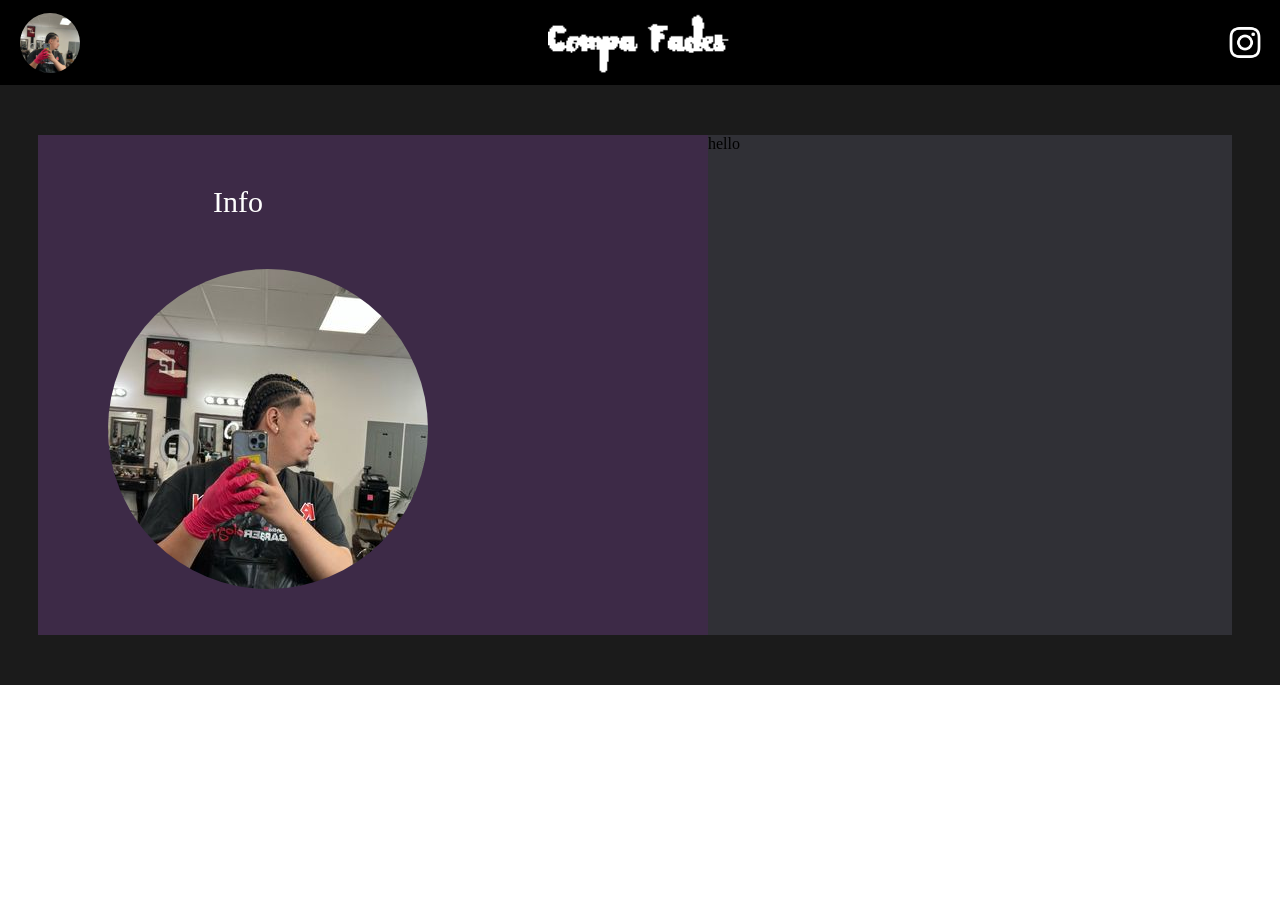
==== website.html @ 060cc7e8 "first commit" ====
<!DOCTYPE html>
<hmtl>
    <head>
            <title>Compafades Website</title>
            <link rel = "stylesheet" href="styles/header.css">
            <link rel = "stylesheet" href="styles/body.css">
           
    </head>
    <body>
            <div class ="header">
                <div class="left-section">
                    <img class="profile-pic" 
                    src="icon/compafadesicon.jpeg">

                </div>
                <div class="middle-section">
                    <img class="logo-pic"
                    src="icon/compafadeslogo.png"
                    >
                </div>
                <div class = "right-section">
                    <img class="insta-logo" 
                    src="icon/instalogo.png">

                </div>
            </div>

            <div class="body-box">
                <div class="top-box">
                    <div class="my-name">
                        Info
                    </div>
                    <div class="main-pic">
                        <img class="main-photo"
                        src= "icon/compafadesicon.jpeg">
                    </div>
                </div>
                <div class="bottom-box">
                    <div>
                        hello
                    </div>
                </div>
               
                
                

            </div>

    </body>
</hmtl>
---- styles/header.css ----
.header{
    display: flex;
    background-color: black;
    height: 85px;
    flex-direction: row;
    justify-content: space-between;
    position: fixed;
    top:0;
    left:0;
    right:0;
    color:white;

}
.left-section{
    display: flex;
    align-items: center;


}
.profile-pic{
    width: 60px;
    margin-left: 20px;
    margin-right: 0;
    border-radius: 30px;
}
.middle-section{
    display: flex;
    align-items: center;
  
}
.logo-pic{
    margin-top: 40px;
    width: 200px;
}
.right-section{
    display: flex;
    align-items: center;

}
.insta-logo{
    width: 60px;
    margin-bottom: 1px;
    margin-right: 5px;
}
---- styles/body.css ----
.body-box{
    margin-top: 85px;
    display: grid;  
    background-color: rgb(27, 27, 27);
    grid-template-columns: 1fr 1fr; 
    height:600px;
    margin-left: -10px;
    margin-right: -10px;
    
 
   
   
    flex-direction: row;
    justify-content: space-between;
}
.main-pic{
    
    
    margin-top: 50px;
    margin-left: 50px;
    margin-bottom: 50px;
    
    height: 400px;
    width: 600px;
    padding-left: 20px;
  
   
    
    
}
.my-name{
   
    
    align-content: center;
    margin-top: 50px;
    margin-left: 175px;
   font-size: 30px;

    color:white;
   
        
    
    
    
}
.top-box{
    display: flex;
    background-color: rgb(61, 42, 71);
    height: 500px;
    flex-direction: column;
    justify-content: space-between;
     margin-top: 50px;
    margin-left: 40px;
    margin-bottom: 50px;

}
.bottom-box{
    display: flex;
    background-color: rgb(48, 48, 54);
    height: 500px;
    flex-direction: column;
    justify-content: space-between;
    margin-top: 50px;
    margin-right: 50px;
    margin-bottom: 50px;
}
.main-photo{
    border-radius: 200px;
}
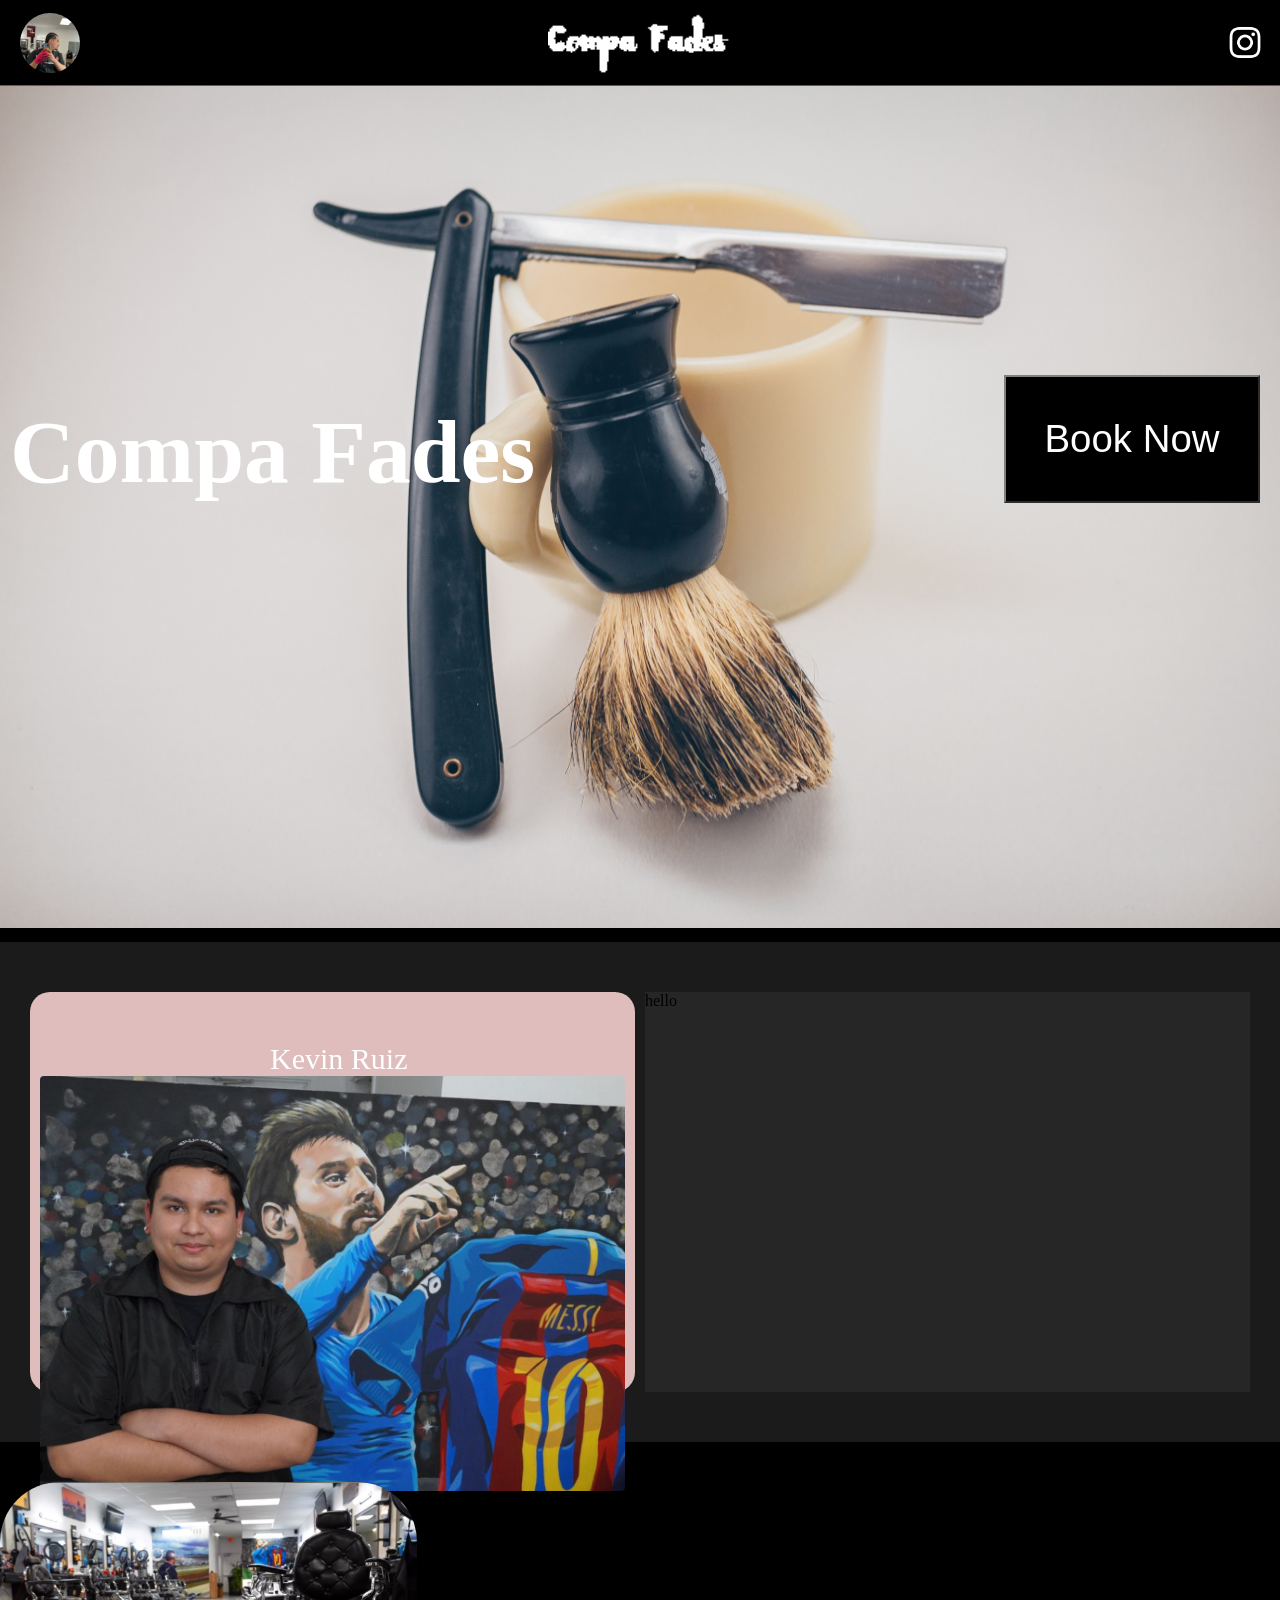
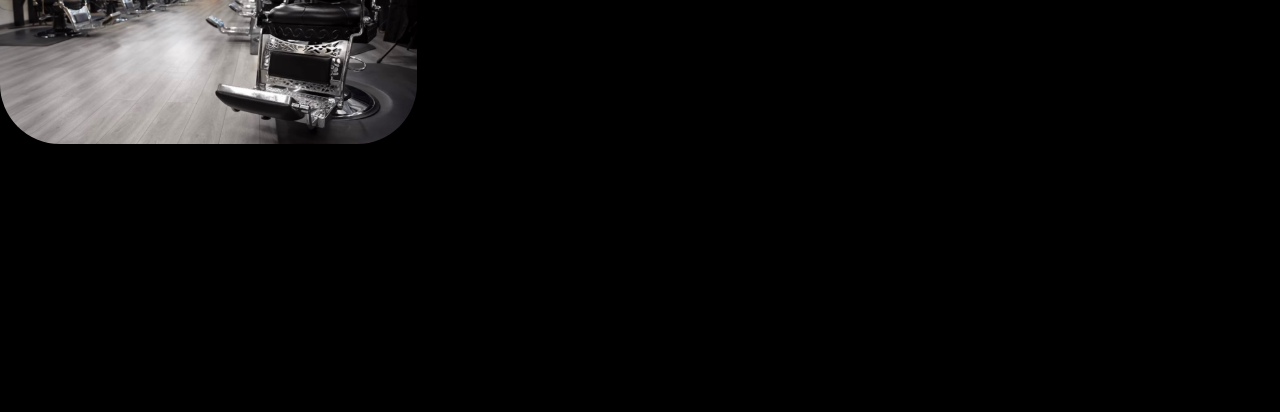
==== commit ee9ab9a1: "new features" ====
--- a/website.html
+++ b/website.html
@@ -4,9 +4,13 @@
             <title>Compafades Website</title>
             <link rel = "stylesheet" href="styles/header.css">
             <link rel = "stylesheet" href="styles/body.css">
+            <link rel = "stylesheet" href="styles/general.css">
+            <link rel = "stylesheet" href="styles/top.css">
+            <meta name = "viewport" content = "width=device-width,
+              initial-scale=1.0">
            
     </head>
-    <body>
+    <body class="full-back">
             <div class ="header">
                 <div class="left-section">
                     <img class="profile-pic" 
@@ -24,15 +28,33 @@
 
                 </div>
             </div>
+           
+             
+                <div class="responsive" > 
+                    <img class="background-picture" src = "icon/pexels-josh-sorenson-995300.jpg" >
+                    
+                    
+                        <div class="img-overlay">
+                         
+                        </div>
+                        <div class = "textbox">   
+                            <h1 style="font-size:7vw;"> Compa Fades</h1>
+                         </div>
+                         <div class ="textbox2" >
+                            <button class = "booknow"  style="height:10vw; width:20vw"> Book Now</button>
+                         </div>
+                    
+              </div>
+           
 
-            <div class="body-box">
+            <div class="container">
                 <div class="top-box">
                     <div class="my-name">
-                        Info
+                        Kevin Ruiz
                     </div>
                     <div class="main-pic">
-                        <img class="main-photo"
-                        src= "icon/compafadesicon.jpeg">
+                        <img 
+                        src= "icon/Screenshot 2023-02-26 at 9.18.44 PM.png">
                     </div>
                 </div>
                 <div class="bottom-box">
@@ -46,5 +68,19 @@
 
             </div>
 
+            <div class="video-grid">
+             
+                <div class="video-preview">
+                    <div class= "video-info-grid">
+                        <div class="showcase-picture">
+                            <img class="change-image" 
+                            src="icon/E9AC5361-6B7E-4A01-A7EA-1F61A849186E.jpeg">
+                            
+                        </div>
+                    </div>
+
+                </div>
+          
+
     </body>
 </hmtl>
--- a/styles/header.css
+++ b/styles/header.css
@@ -1,6 +1,11 @@
 .header{
     display: flex;
-    background-color: black;
+    background-color: rgb(0, 0, 0);
+    
+    border-bottom-width: 1px;
+    border-bottom-style: solid;
+    border-bottom-color: rgb(94, 91, 91);
+    
     height: 85px;
     flex-direction: row;
     justify-content: space-between;
@@ -9,7 +14,8 @@
     left:0;
     right:0;
     color:white;
-
+    z-index: 2;
+   
 }
 .left-section{
     display: flex;
--- a/styles/body.css
+++ b/styles/body.css
@@ -1,40 +1,60 @@
-.body-box{
-    margin-top: 85px;
-    display: grid;  
+
+.container{
+    
+    display: flex;  
     background-color: rgb(27, 27, 27);
-    grid-template-columns: 1fr 1fr; 
-    height:600px;
-    margin-left: -10px;
-    margin-right: -10px;
+    flex-direction: row;
+    justify-content: space-evenly;
+   
+    height:500px;
+    margin-top: 10px;
+    margin-bottom: 10px;
+
     
+    width: 100%;
+ 
+    
+    top:0;
+    left:0;
+    right:0;
  
    
    
-    flex-direction: row;
-    justify-content: space-between;
+   
 }
+
 .main-pic{
     
-    
-    margin-top: 50px;
-    margin-left: 50px;
-    margin-bottom: 50px;
-    
-    height: 400px;
-    width: 600px;
-    padding-left: 20px;
-  
+    margin-left: 10px;
+    margin-right: 10px;
+    object-fit: contain;
    
     
+   
     
+  
+    
+  
 }
+.main-pic img {
+    /* max-width: 300px; */
+    width: 100%;
+    flex: 0 0 auto;
+    /* object-fit: contain; */
+    border-radius: 4px;
+    object-fit: scale-down;
+    justify-content: center;
+    align-items: center;
+    flex-direction: column;
+  }
+
 .my-name{
    
     
     align-content: center;
     margin-top: 50px;
-    margin-left: 175px;
-   font-size: 30px;
+    margin-left: 240px;
+    font-size: 30px;
 
     color:white;
    
@@ -44,26 +64,47 @@
     
 }
 .top-box{
+    flex:1;
+    background-color: rgb(224, 189, 189);
+    width: 100%;
+    flex-direction: column;
+    justify-content: space-between;
+     margin-top: 50px;
+    margin-left: 30px;
+    margin-bottom: 50px;
+    
+    border-radius: 20px;
+
+}
+.bottom-box{
+    flex:1;
+    background-color: rgb(38, 38, 39);
+    width: 100px;
+    flex-direction: column;
+    justify-content: space-between;
+    margin-top: 50px;
+    margin-right: 30px;
+    margin-left: 10px;
+    margin-bottom: 50px;
+}
+.last-box{
     display: flex;
-    background-color: rgb(61, 42, 71);
+    background-color: rgb(0, 0, 0);
     height: 500px;
     flex-direction: column;
     justify-content: space-between;
-     margin-top: 50px;
-    margin-left: 40px;
-    margin-bottom: 50px;
+  
 
 }
-.bottom-box{
-    display: flex;
-    background-color: rgb(48, 48, 54);
-    height: 500px;
-    flex-direction: column;
-    justify-content: space-between;
-    margin-top: 50px;
-    margin-right: 50px;
-    margin-bottom: 50px;
+.main-photo{
+   
+    
+    
 }
-.main-photo{
-    border-radius: 200px;
+@media (max-width: 800px)
+{
+    .top-box,.bottom-box,.my-name,.main-pic{
+        flex: 100%;
+       
+    }
 }
--- a/styles/general.css
+++ b/styles/general.css
@@ -0,0 +1,12 @@
+* {
+    padding:0;
+    margin:0;
+}
+p{
+    margin-top: 0;
+    margin-bottom: 0;
+}
+.full-back{
+    background-color: black;
+   
+}
--- a/styles/top.css
+++ b/styles/top.css
@@ -0,0 +1,120 @@
+.background-picture{
+    width: 100%;
+    height: auto;
+    margin-top: 75px;
+    background-size: cover;
+    background-repeat: no-repeat;
+    background-position: center;
+    background-color: white;
+   
+
+ }
+ .full-body{
+ 
+    
+  
+    
+}
+@media screen and (max-width: 500px) {
+    .responsive{
+        padding: 0, 20px;
+        background-color: aqua;
+
+    }
+    .img-overlay{
+        padding: 0, 20px;
+    }
+   
+}
+
+.img-overlay{
+    position: absolute;
+   
+    width:100%;
+    height: 400px;
+    /* background: rgba(0, 0, 0, 0.322); */
+    margin-top:75px;
+    top: 0;
+    left: 0;
+    bottom: 0;
+    z-index: 1;
+    justify-content: space-between;
+    
+  
+ 
+    
+}
+.img-overlay:after{
+    content:"";
+    /* Set the element as full-size */
+    position:absolute;
+    left:0;
+    top:0;
+    width:100%;
+    height:100%;
+    /* Set bg and hide the element + animation */
+    background-color:#000;
+    opacity:0;
+    transition: all 0.5s ease 0s;
+}
+.img-overlay:hover:after{
+    opacity:0.5;
+}
+.booknow{
+    
+   
+    font-family: Arial, Helvetica, sans-serif;
+    color: rgb(255, 255, 255);
+    width: 200px;
+    height: 85px;
+    font-size: 3vw;
+    background: rgb(0, 0, 0);
+    cursor: pointer;
+    border-color: gray;
+    
+    
+    
+}
+.booknow:hover{
+    opacity: 0.9;
+}
+.textbox{
+    top:0;
+    margin-top: 400px;
+    z-index: 1;
+    font-size: 90px;
+    position: absolute;
+    color: white;
+    position: absolute;
+   
+    margin-left: 10px; 
+    
+ 
+}
+.textbox2{
+    top:0;
+    position: absolute;
+    right:0;
+    margin-top: 375px;
+    margin-right: 20px;
+    z-index: 1;
+ 
+}
+.video-grid{
+    display: grid;
+    grid-template-columns: 1fr 1fr 1fr;
+    column-gap: 15px;
+    row-gap: 40px;
+    background-color: black;
+    height: 500px;
+    padding-top: 30px;
+    padding-bottom: 30px;
+}
+.video-info-grid{
+    display: grid;
+    grid-template-columns: 50px, 1fr;
+}
+.change-image{
+    width: 100%;
+    border-radius: 60px;
+}
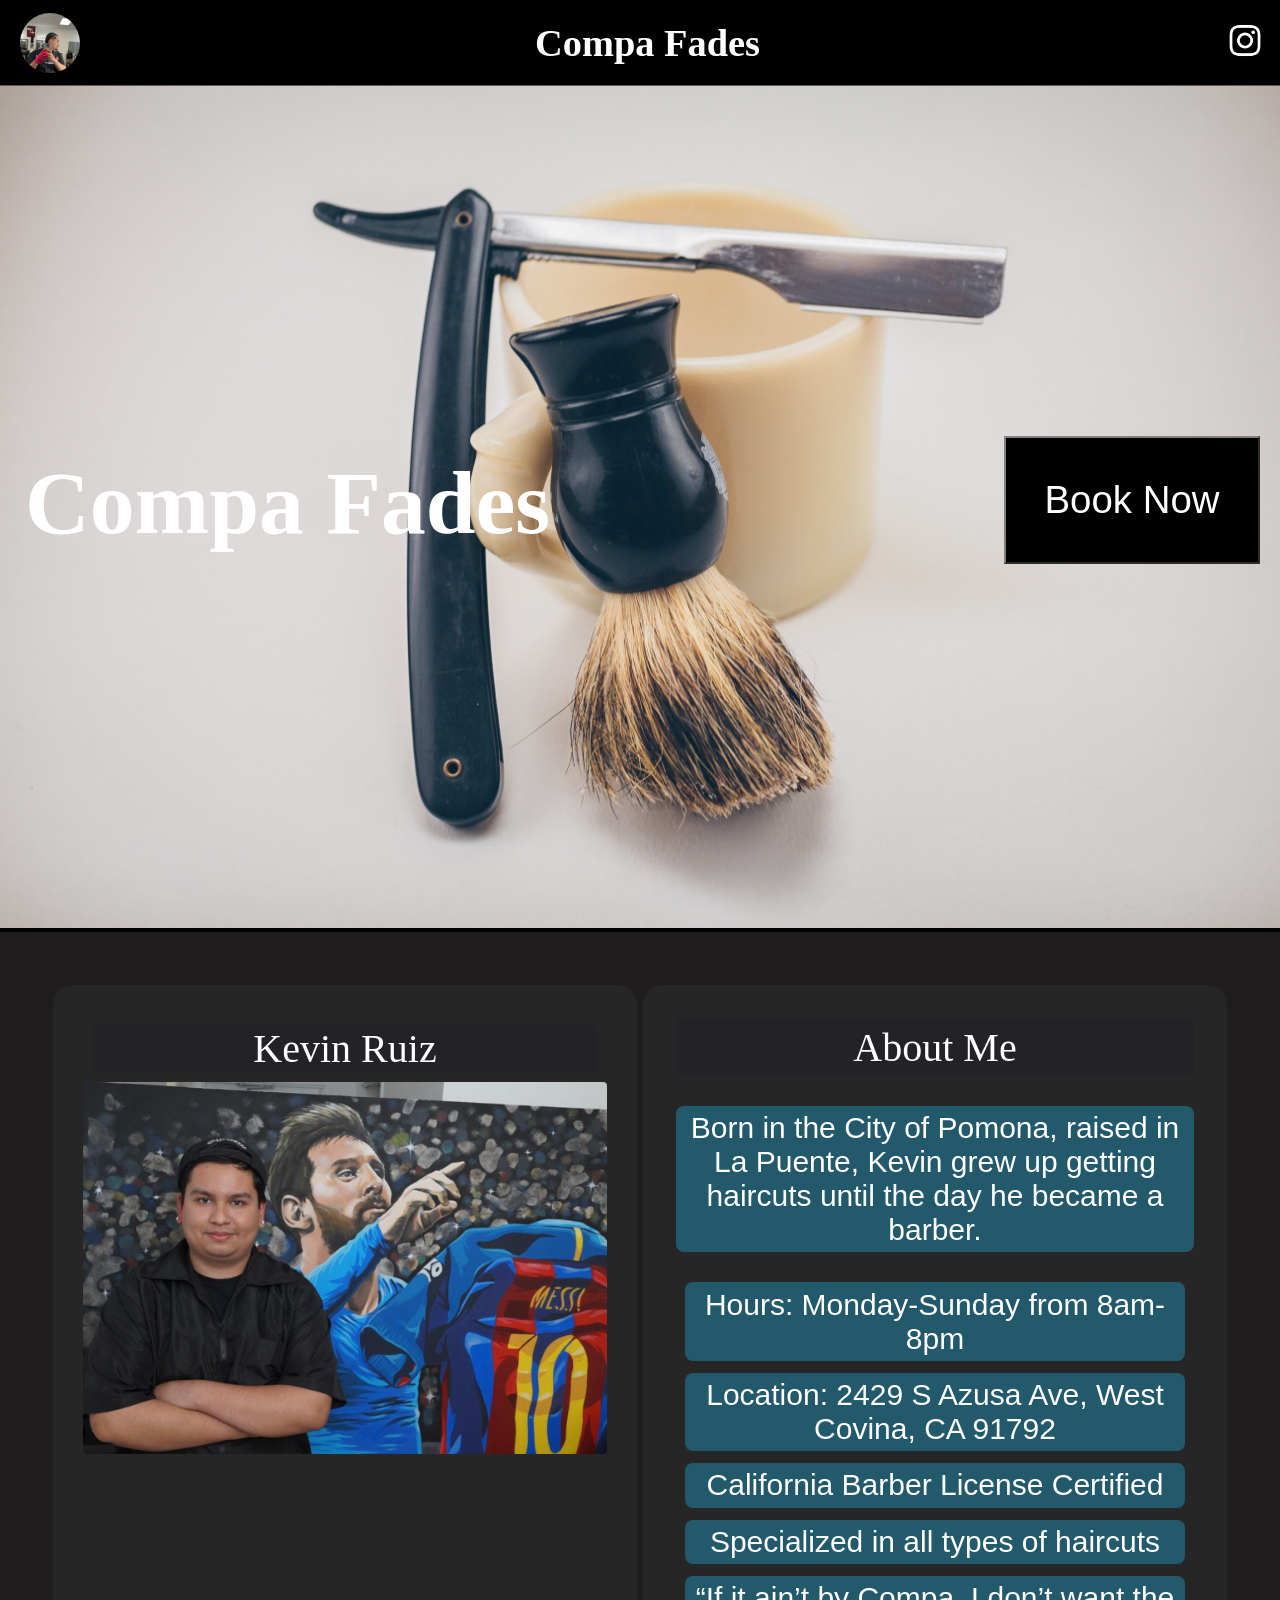
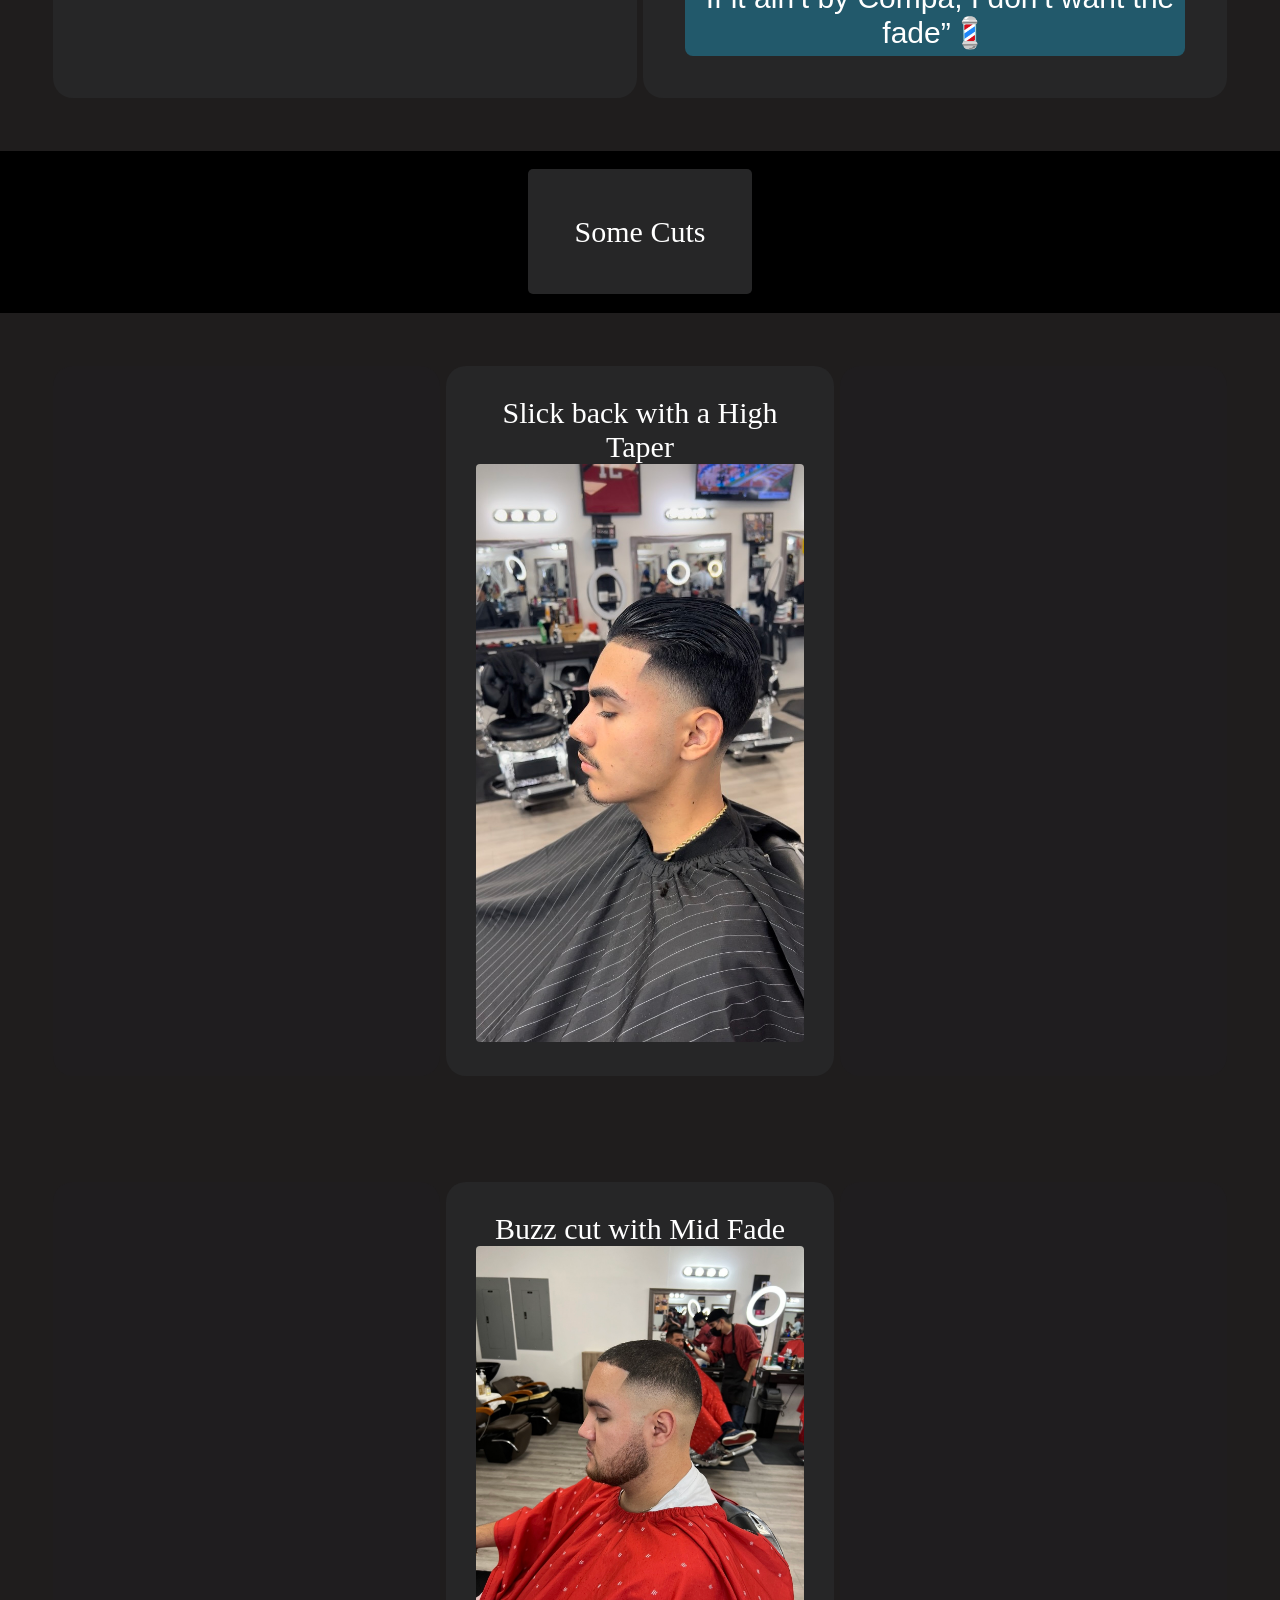
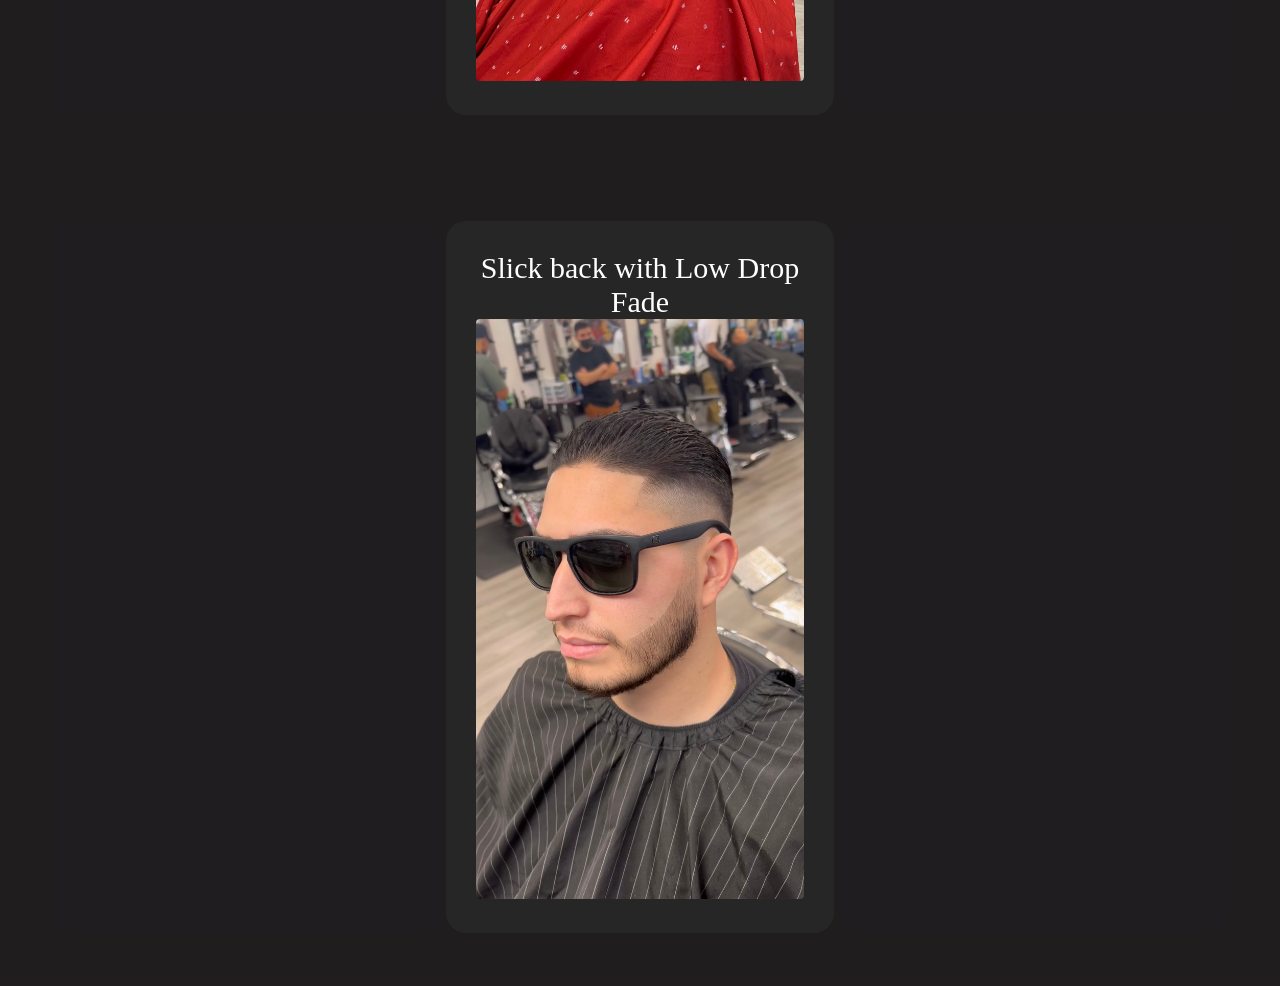
==== commit eb0978fb: "updated bottom half" ====
--- a/website.html
+++ b/website.html
@@ -6,7 +6,8 @@
             <link rel = "stylesheet" href="styles/body.css">
             <link rel = "stylesheet" href="styles/general.css">
             <link rel = "stylesheet" href="styles/top.css">
-            <meta name = "viewport" content = "width=device-width,
+            
+            <meta charset="utf-8" name = "viewport" content = "width=device-width,
               initial-scale=1.0">
            
     </head>
@@ -18,30 +19,42 @@
 
                 </div>
                 <div class="middle-section">
-                    <img class="logo-pic"
-                    src="icon/compafadeslogo.png"
-                    >
+                    <div class = "textbox-new">   
+                        <h1 style="font-size:3vw;"> Compa Fades</h1>
+                     </div>
                 </div>
                 <div class = "right-section">
-                    <img class="insta-logo" 
-                    src="icon/instalogo.png">
+                    <a href = "https://www.instagram.com/compafades/" target = "_blank">
+                        <img class="insta-logo" 
+                        src="icon/instalogo.png">
+                    </a>
+                   
 
                 </div>
             </div>
            
              
                 <div class="responsive" > 
-                    <img class="background-picture" src = "icon/pexels-josh-sorenson-995300.jpg" >
-                    
-                    
+                    <div>
+                        <img class="background-picture" src = "icon/pexels-josh-sorenson-995300.jpg" >
                         <div class="img-overlay">
                          
                         </div>
-                        <div class = "textbox">   
-                            <h1 style="font-size:7vw;"> Compa Fades</h1>
-                         </div>
+                    </div>
+                    
+                    
+                    
+                        <div class = "contain">
+                            <div class = "textbox">   
+                                <h1 style="font-size:7vw;"> Compa Fades</h1>
+                             </div>
+                        </div>
+                       
                          <div class ="textbox2" >
-                            <button class = "booknow"  style="height:10vw; width:20vw"> Book Now</button>
+                             <a href = "https://getsquire.com/booking/book/all-inclusive-barbershop-west-covina/barber/kevin-cashonly-compa/services?ig_ix=true&owner=barber" target = "_blank">
+                                <button class = "booknow"  style="height:10vw; width:20vw"> Book Now</button>
+                             </a>
+                        
                          </div>
                     
               </div>
@@ -58,8 +71,39 @@
                     </div>
                 </div>
                 <div class="bottom-box">
-                    <div>
-                        hello
+                    <div class ="text-box2">
+                        <div class ="p3-fix">
+                            <p>About Me
+                                    
+                            </p>
+                        </div>
+                            
+                        <div class ="p1-fix">
+                           
+                            <p>Born in the City of Pomona, 
+                                raised in La Puente,
+                                Kevin grew up getting haircuts until the day he became a barber.
+                                
+                            </p>
+                        </div>
+                        <div class ="p2-fix">
+                            <p>Hours: Monday-Sunday from 8am-8pm</p>
+                        </div>
+                        <div class = "p2-fix">
+                            <p>Location: 2429 S Azusa Ave, West Covina, CA 91792</p>
+                        </div>
+                        <div class = "p2-fix">
+                            <p>California Barber License Certified</p>
+                        </div>
+                        <div class = "p2-fix">
+                            <p>Specialized in all types of haircuts</p>
+                        </div>
+                        <div class = "p2-fix">
+                            <p>“If it ain’t by Compa, I don’t want the fade”💈</p>
+                        </div>
+                       
+                        
+
                     </div>
                 </div>
                
@@ -67,20 +111,95 @@
                 
 
             </div>
-
-            <div class="video-grid">
-             
-                <div class="video-preview">
-                    <div class= "video-info-grid">
-                        <div class="showcase-picture">
-                            <img class="change-image" 
-                            src="icon/E9AC5361-6B7E-4A01-A7EA-1F61A849186E.jpeg">
-                            
-                        </div>
-                    </div>
-
-                </div>
-          
+            <div class ="pic-desc">
+                <h class= "pic-text">Some Cuts</h>
+            </div>
+            <div class="container">
+                
+                <div class="leftbox">
+
+                    <div class="main-pic">
+
+                    </div>
+                       
+                </div>
+                
+                    <div class="singlebox">
+                       
+                        <div class="main-pic">
+                            <p class ="descriptionbox">Slick back with a High Taper</p>
+                            <img 
+                            src= "slidesPhotos/IMG_2804.jpeg">
+                            
+                            
+                        </div>
+                    </div>
+                
+                
+                <div class="rightbox">
+
+                    <div class="main-pic">
+                       
+                    </div>
+                </div>
+            </div>
+            <div class="container">
+                <div class="leftbox">
+
+                    <div class="main-pic">
+
+                    </div>
+                       
+                </div>
+                
+                    <div class="singlebox">
+                       
+                        <div class="main-pic">
+                            <p class ="descriptionbox">Buzz cut with Mid Fade</p>
+                            <img 
+                            src= "slidesPhotos/IMG_2809.jpeg">
+                            <p></p>
+                            
+                        </div>
+                    </div>
+                
+                
+                <div class="rightbox">
+
+                    <div class="main-pic">
+                       
+                    </div>
+                </div>
+            </div>
+           
+            <div class="container">
+                <div class="leftbox">
+
+                    <div class="main-pic">
+
+                    </div>
+                       
+                </div>
+                
+                    <div class="singlebox">
+                       
+                        <div class="main-pic">
+                            <p class ="descriptionbox">Slick back with Low Drop Fade</p>
+                            <img 
+                            src= "slidesPhotos/IMG_2806.jpeg">
+                            <p></p>
+                            
+                        </div>
+                    </div>
+                
+                
+                <div class="rightbox">
+
+                    <div class="main-pic">
+                       
+                    </div>
+                </div>
+            </div>
 
     </body>
 </hmtl>
--- a/styles/header.css
+++ b/styles/header.css
@@ -22,6 +22,15 @@
     align-items: center;
 
 
+}
+.textbox-new{
+    
+    font-size: 20px;
+    color: white;
+   
+    
+    
+ 
 }
 .profile-pic{
     width: 60px;
@@ -48,3 +57,7 @@
     margin-bottom: 1px;
     margin-right: 5px;
 }
+.insta-logo:hover{
+    opacity:0.5;
+}
+
--- a/styles/body.css
+++ b/styles/body.css
@@ -2,37 +2,35 @@
 .container{
     
     display: flex;  
-    background-color: rgb(27, 27, 27);
+    background-color: rgb(31, 29, 29);
     flex-direction: row;
     justify-content: space-evenly;
-   
-    height:500px;
-    margin-top: 10px;
-    margin-bottom: 10px;
-
-    
+    padding: 50px;
+    box-sizing: border-box;
+    margin:0 auto;
+
     width: 100%;
- 
+    
     
     top:0;
     left:0;
     right:0;
- 
-   
-   
-   
-}
+    transition: all 0.5s ease 0s;
+   
+   
+   
+}
+
 
 .main-pic{
     
-    margin-left: 10px;
-    margin-right: 10px;
+    
+    text-align: center;
+    color: white;
     object-fit: contain;
-   
-    
-   
-    
-  
+    
+   
+   
     
   
 }
@@ -51,41 +49,45 @@
 .my-name{
    
     
+    font-weight: solid;
+    text-align: center;
+    
+    font-size: 40px;
+    background-color: rgb(34, 34, 39);
+    color:white;
+    /* border-radius: 100px; */
+    margin: 10px;
+        
+    
+    
+    
+}
+.top-box{
+    flex:1;
+    background-color: rgb(38, 38, 39);
+    
+    flex-direction: column;
+    justify-content: space-between;
+    padding: 30px;
+    border-radius: 20px;
+    margin:3px;
+    
+
+}
+.bottom-box{
+    flex:1;
+    background-color: rgb(38, 38, 39);
+   
+    flex-direction: column;
+    justify-content: space-between;
+       
+    margin: 3px;
+    /* margin-bottom: 50px; */
+    padding: 30px;
+    align-items: center;
+    justify-content: center;
     align-content: center;
-    margin-top: 50px;
-    margin-left: 240px;
-    font-size: 30px;
-
-    color:white;
-   
-        
-    
-    
-    
-}
-.top-box{
-    flex:1;
-    background-color: rgb(224, 189, 189);
-    width: 100%;
-    flex-direction: column;
-    justify-content: space-between;
-     margin-top: 50px;
-    margin-left: 30px;
-    margin-bottom: 50px;
-    
-    border-radius: 20px;
-
-}
-.bottom-box{
-    flex:1;
-    background-color: rgb(38, 38, 39);
-    width: 100px;
-    flex-direction: column;
-    justify-content: space-between;
-    margin-top: 50px;
-    margin-right: 30px;
-    margin-left: 10px;
-    margin-bottom: 50px;
+    border-radius: 20px;
 }
 .last-box{
     display: flex;
@@ -101,10 +103,138 @@
     
     
 }
-@media (max-width: 800px)
+@media screen and (max-width: 768px)
 {
-    .top-box,.bottom-box,.my-name,.main-pic{
-        flex: 100%;
+    .container{
+        flex-direction: column;
+        
        
     }
 }
+
+.text-box2{
+   
+    font-family: -apple-system, BlinkMacSystemFont, 'Segoe UI', Roboto, Oxygen, Ubuntu, Cantarell, 'Open Sans', 'Helvetica Neue', sans-serif;
+    
+    font-style: solid;
+    color: white;
+    
+    
+    
+}
+@media screen and (max-width: 768px) {
+    .text-box2{
+        font-size: 80%;
+        margin: 3px;
+    }
+    
+}
+.p1-fix{
+    flex:1;
+    font-size: 30px;
+    text-size-adjust: auto;
+    background-color: rgb(34, 89, 107);
+    border-radius: 8px;
+    padding: 1%;
+    margin: 3px;
+    text-align: center;
+    margin-bottom: 30px;
+   
+}
+.p2-fix{
+    flex:1;
+    font-size: 30px;
+    text-size-adjust: auto;
+    background-color: rgb(34, 89, 107);
+    border-radius: 8px;
+    padding: 1%;
+    margin: 12px;
+    text-align: center;
+    
+    
+}
+.p3-fix{    
+    flex:1;
+    font-size: 40px;
+    text-size-adjust: auto; 
+    background-color: rgb(34, 34, 39);
+    border-radius: 8px;
+    padding: 1%;
+    margin: 3px;
+    text-align: center;
+    margin-bottom: 30px;
+    font-family: 'Times New Roman', Times, serif;
+   
+}
+
+
+@media screen and (max-width: 768px) {
+    .p1-fix, .p2-fix{
+        font-size: 100%;
+    }
+    
+}
+.leftbox{
+    flex:1;
+    background-color: #1f1d1f;
+    
+    flex-direction: column;
+    justify-content: space-between;
+    padding: 30px;
+    border-radius: 20px;
+    margin: 3px;
+    
+
+}
+.singlebox{
+    flex:1;
+    background-color: rgb(38, 38, 39);
+    
+    flex-direction: column;
+    justify-content: space-between;
+    padding: 30px;
+    border-radius: 20px;
+    margin: 3px;
+    
+    
+
+}
+.rightbox{
+    flex:1;
+    background-color: #1f1d1f;
+    
+    flex-direction: column;
+    justify-content: space-between;
+    padding: 30px;
+    border-radius: 20px;
+    margin: 3px;
+    
+
+}
+.descriptionbox{
+   align-items: center;
+   text-align: center;
+   color: white;
+   font-size: 30px;
+   text-size-adjust: auto;
+}
+.pic-desc{
+   
+    color:white;
+    text-align: center;
+    align-items: center;
+    padding: 5%;
+
+}
+.pic-text{
+    background-color: rgb(38, 38, 39);
+    padding:4%;
+    border-radius: 5px;
+    font-size: 30px;
+    text-size-adjust: auto;
+}
+@media screen and (max-width:700px) {
+    .pic-text,.pic-desc,.descriptionbox{
+        font-size: 100%;
+    }
+}
--- a/styles/top.css
+++ b/styles/top.css
@@ -5,7 +5,7 @@
     background-size: cover;
     background-repeat: no-repeat;
     background-position: center;
-    background-color: white;
+    
    
 
  }
@@ -21,17 +21,29 @@
         background-color: aqua;
 
     }
+   
+}
+@media screen and (min-width: 400px) {
+    .img-overlay:after{
+        height: 500px;
+        
+    }
     .img-overlay{
-        padding: 0, 20px;
+        height: 500px;
+        
     }
-   
+    
+}
+.contain{
+    display:flex;
 }
 
 .img-overlay{
+    flex: 1;
     position: absolute;
    
     width:100%;
-    height: 400px;
+    height: 300px;
     /* background: rgba(0, 0, 0, 0.322); */
     margin-top:75px;
     top: 0;
@@ -39,6 +51,7 @@
     bottom: 0;
     z-index: 1;
     justify-content: space-between;
+   
     
   
  
@@ -46,13 +59,13 @@
 }
 .img-overlay:after{
     content:"";
-    /* Set the element as full-size */
+    
     position:absolute;
     left:0;
     top:0;
     width:100%;
-    height:100%;
-    /* Set bg and hide the element + animation */
+    height: 300px;
+   
     background-color:#000;
     opacity:0;
     transition: all 0.5s ease 0s;
@@ -60,9 +73,10 @@
 .img-overlay:hover:after{
     opacity:0.5;
 }
+
 .booknow{
     
-   
+    position: relative;
     font-family: Arial, Helvetica, sans-serif;
     color: rgb(255, 255, 255);
     width: 200px;
@@ -71,6 +85,7 @@
     background: rgb(0, 0, 0);
     cursor: pointer;
     border-color: gray;
+    border-width: 2px;
     
     
     
@@ -79,23 +94,53 @@
     opacity: 0.9;
 }
 .textbox{
-    top:0;
-    margin-top: 400px;
+    flex: 1;
+    left: 0;
+    top:20%;
+    margin-top: 20%;
+    justify-content: space-between;
     z-index: 1;
     font-size: 90px;
-    position: absolute;
+    
     color: white;
     position: absolute;
-   
+    
     margin-left: 10px; 
+    align-items: bottom;
+    border-width: 10px;
+    border-radius: 50px;
+    padding: 15px;
     
  
 }
+.textbox:hover{
+    content:"";
+    position:absolute;
+    left:0;
+    top:0;
+    width:100%;
+    background-color:#000;
+    transition: 5s ease 0s;
+    opacity: 0;
+    padding: 30%;
+    /* animation-name: slidetoleft;
+    animation-duration: 1s;
+    animation-timing-function: ease-in;
+    animation-delay: 0s;
+    animation-iteration-count: 1;
+    animation-direction: normal;
+    animation-fill-mode: normal; */
+}
+.textbox:hover:after{
+    opacity: 0.5px;
+
+}
 .textbox2{
-    top:0;
+    top:20%;
     position: absolute;
     right:0;
-    margin-top: 375px;
+    margin-top: 20%;
+   
     margin-right: 20px;
     z-index: 1;
  
@@ -117,4 +162,15 @@
 .change-image{
     width: 100%;
     border-radius: 60px;
+}
+@keyframes slidetoleft{
+    from{
+        transform: translateX(-300px);
+
+    }
+    to{
+        transform: translateX(0px);
+    
+    }
+
 }
